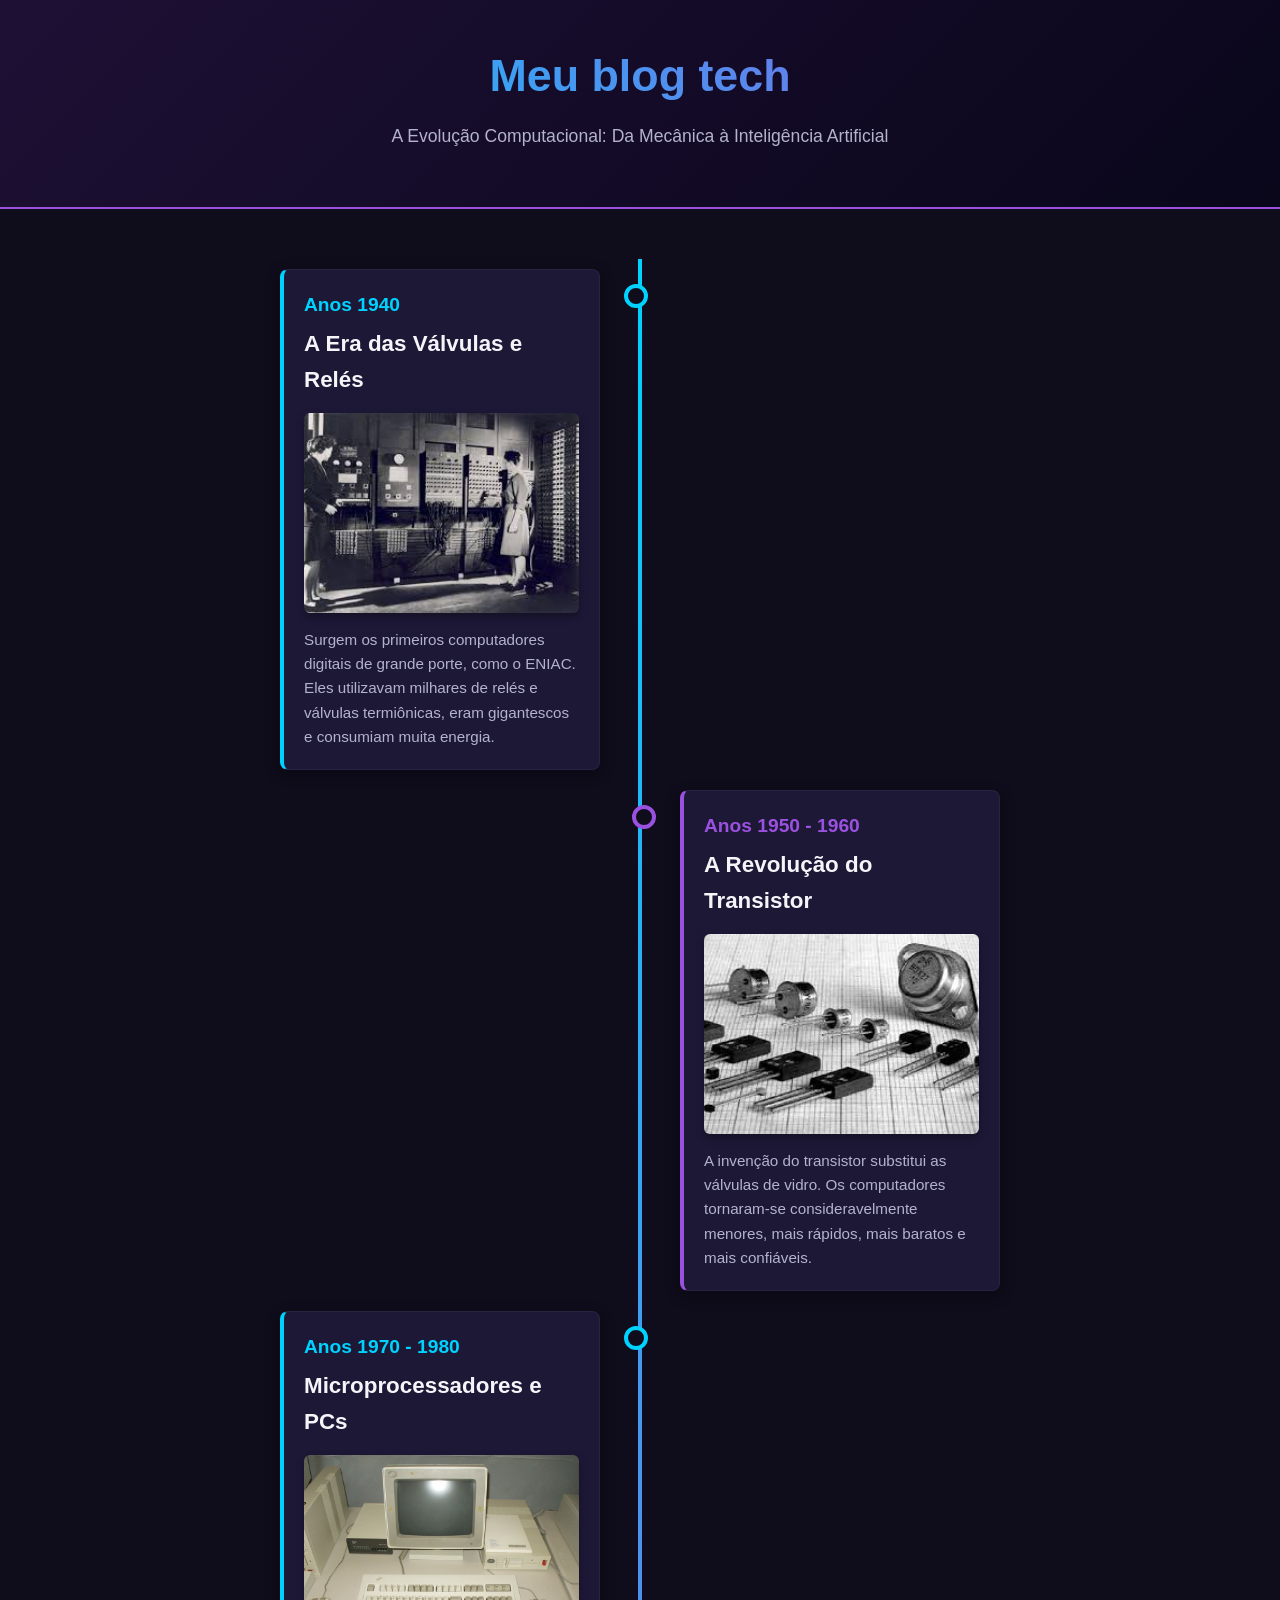
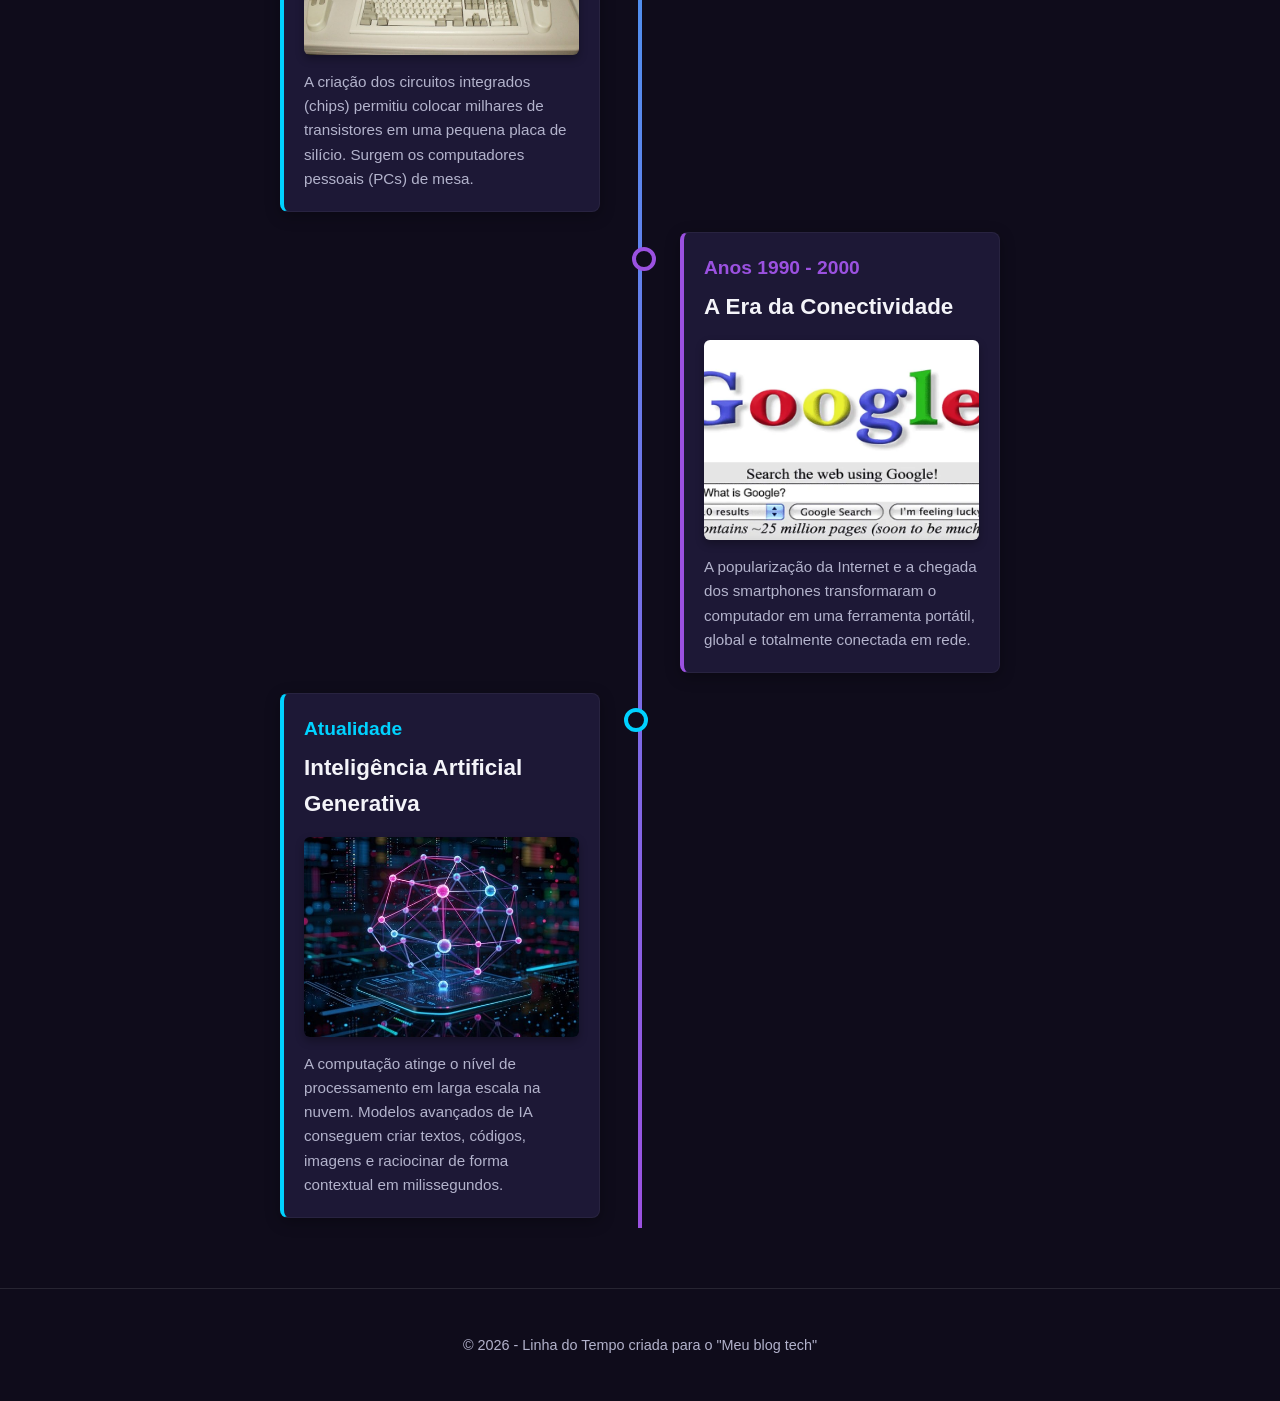
==== Pasta 1/index.html @ ff510295 "1" ====
<!DOCTYPE html>
<html lang="pt-BR">
<head>
    <meta charset="UTF-8">
    <meta name="viewport" content="width=device-width, initial-scale=1.0">
    <title>Linha do Tempo da Tecnologia - Meu blog tech</title>
    <style>
        :root {
            --bg-principal: #0f0c1b;
            --bg-card: #1d1836;
            --azul-neon: #00d2ff;
            --roxo-neon: #9b51e0;
            --texto-claro: #f4f4f9;
            --texto-mutado: #b3b3cc;
        }

        body {
            font-family: 'Segoe UI', Tahoma, Geneva, Verdana, sans-serif;
            background-color: var(--bg-principal);
            color: var(--texto-claro);
            margin: 0;
            padding: 0;
            line-height: 1.6;
        }

        /* Cabeçalho */
        header {
            background: linear-gradient(135deg, #1e1035 0%, #09061a 100%);
            border-bottom: 2px solid var(--roxo-neon);
            padding: 40px 20px;
            text-align: center;
        }

        header h1 {
            margin: 0;
            font-size: 2.8rem;
            background: linear-gradient(45deg, var(--azul-neon), var(--roxo-neon));
            -webkit-background-clip: text;
            -webkit-text-fill-color: transparent;
        }

        header p {
            color: var(--texto-mutado);
            font-size: 1.1rem;
            margin-top: 10px;
        }

        /* Container da Linha do Tempo */
        .timeline-container {
            max-width: 800px;
            margin: 50px auto;
            position: relative;
            padding: 0 20px;
        }

        /* Linha vertical central */
        .timeline-container::after {
            content: '';
            position: absolute;
            width: 4px;
            background: linear-gradient(to bottom, var(--azul-neon), var(--roxo-neon));
            top: 0;
            bottom: 0;
            left: 50%;
            margin-left: -2px;
        }

        /* Caixas dos Eventos */
        .timeline-item {
            padding: 10px 40px;
            position: relative;
            background-color: inherit;
            width: 50%;
            box-sizing: border-box;
        }

        .left {
            left: 0;
        }

        .right {
            left: 50%;
        }

        /* Círculos indicadores */
        .timeline-item::after {
            content: '';
            position: absolute;
            width: 16px;
            height: 16px;
            right: -8px;
            background-color: var(--bg-principal);
            border: 4px solid var(--azul-neon);
            top: 25px;
            border-radius: 50%;
            z-index: 1;
            transition: 0.3s;
        }

        .right::after {
            left: -8px;
            border-color: var(--roxo-neon);
        }

        /* Conteúdo dos Cards */
        .content {
            padding: 20px;
            background-color: var(--bg-card);
            position: relative;
            border-radius: 8px;
            border: 1px solid rgba(255, 255, 255, 0.05);
            box-shadow: 0 4px 15px rgba(0, 0, 0, 0.3);
            transition: transform 0.2s ease;
            box-sizing: border-box;
        }

        .content:hover {
            transform: scale(1.02);
        }

        .left .content {
            border-left: 4px solid var(--azul-neon);
        }

        .right .content {
            border-left: 4px solid var(--roxo-neon);
        }

        /* CORREÇÃO AQUI: Estilização Padrão das Imagens */
        .timeline-img {
            width: 100% !important;
            height: 200px !important;
            object-fit: cover;
            border-radius: 6px;
            margin: 15px 0;
            display: block;
            box-shadow: 0 4px 8px rgba(0,0,0,0.3);
            box-sizing: border-box;
        }

        .date {
            font-weight: bold;
            color: var(--azul-neon);
            font-size: 1.2rem;
            display: block;
            margin-bottom: 5px;
        }

        .right .date {
            color: var(--roxo-neon);
        }

        .content h2 {
            margin: 0 0 5px 0;
            font-size: 1.4rem;
        }

        .content p {
            margin: 0;
            color: var(--texto-mutado);
            font-size: 0.95rem;
        }

        /* Rodapé */
        footer {
            text-align: center;
            padding: 30px;
            color: var(--texto-mutado);
            font-size: 0.9rem;
            border-top: 1px solid rgba(255, 255, 255, 0.1);
            margin-top: 60px;
        }

        /* Responsividade para Celulares */
        @media screen and (max-width: 600px) {
            .timeline-container::after {
                left: 31px;
            }

            .timeline-item {
                width: 100%;
                padding-left: 70px;
                padding-right: 25px;
            }

            .timeline-item::after {
                left: 23px;
                right: auto;
            }

            .right {
                left: 0%;
            }
        }
    </style>
</head>
<body>

    <header>
        <h1>Meu blog tech</h1>
        <p>A Evolução Computacional: Da Mecânica à Inteligência Artificial</p>
    </header>

    <div class="timeline-container">

        <div class="timeline-item left">
            <div class="content">
                <span class="date">Anos 1940</span>
                <h2>A Era das Válvulas e Relés</h2>
                <img class="timeline-img" src="1-valvulas.jpg" alt="Válvulas e o computador ENIAC">
                <p>Surgem os primeiros computadores digitais de grande porte, como o ENIAC. Eles utilizavam milhares de relés e válvulas termiônicas, eram gigantescos e consumiam muita energia.</p>
            </div>
        </div>

        <div class="timeline-item right">
            <div class="content">
                <span class="date">Anos 1950 - 1960</span>
                <h2>A Revolução do Transistor</h2>
                <img class="timeline-img" src="2-transistores.jpg" alt="Transistores em circuitos">
                <p>A invenção do transistor substitui as válvulas de vidro. Os computadores tornaram-se consideravelmente menores, mais rápidos, mais baratos e mais confiáveis.</p>
            </div>
        </div>

        <div class="timeline-item left">
            <div class="content">
                <span class="date">Anos 1970 - 1980</span>
                <h2>Microprocessadores e PCs</h2>
                <img class="timeline-img" src="3-pcs.jpg" alt="Computador pessoal antigo">
                <p>A criação dos circuitos integrados (chips) permitiu colocar milhares de transistores em uma pequena placa de silício. Surgem os computadores pessoais (PCs) de mesa.</p>
            </div>
        </div>

        <div class="timeline-item right">
            <div class="content">
                <span class="date">Anos 1990 - 2000</span>
                <h2>A Era da Conectividade</h2>
                <img class="timeline-img" src="4-internet.jpg" alt="Antiga navegação na internet ou celulares antigos">
                <p>A popularização da Internet e a chegada dos smartphones transformaram o computador em uma ferramenta portátil, global e totalmente conectada em rede.</p>
            </div>
        </div>

        <div class="timeline-item left">
            <div class="content">
                <span class="date">Atualidade</span>
                <h2>Inteligência Artificial Generativa</h2>
                <img class="timeline-img" src="5-ia.jpg" alt="Conceito moderno de IA e redes neurais">
                <p>A computação atinge o nível de processamento em larga escala na nuvem. Modelos avançados de IA conseguem criar textos, códigos, imagens e raciocinar de forma contextual em milissegundos.</p>
            </div>
        </div>

    </div>

    <footer>
        <p>&copy; 2026 - Linha do Tempo criada para o "Meu blog tech"</p>
    </footer>

</body>
</html>
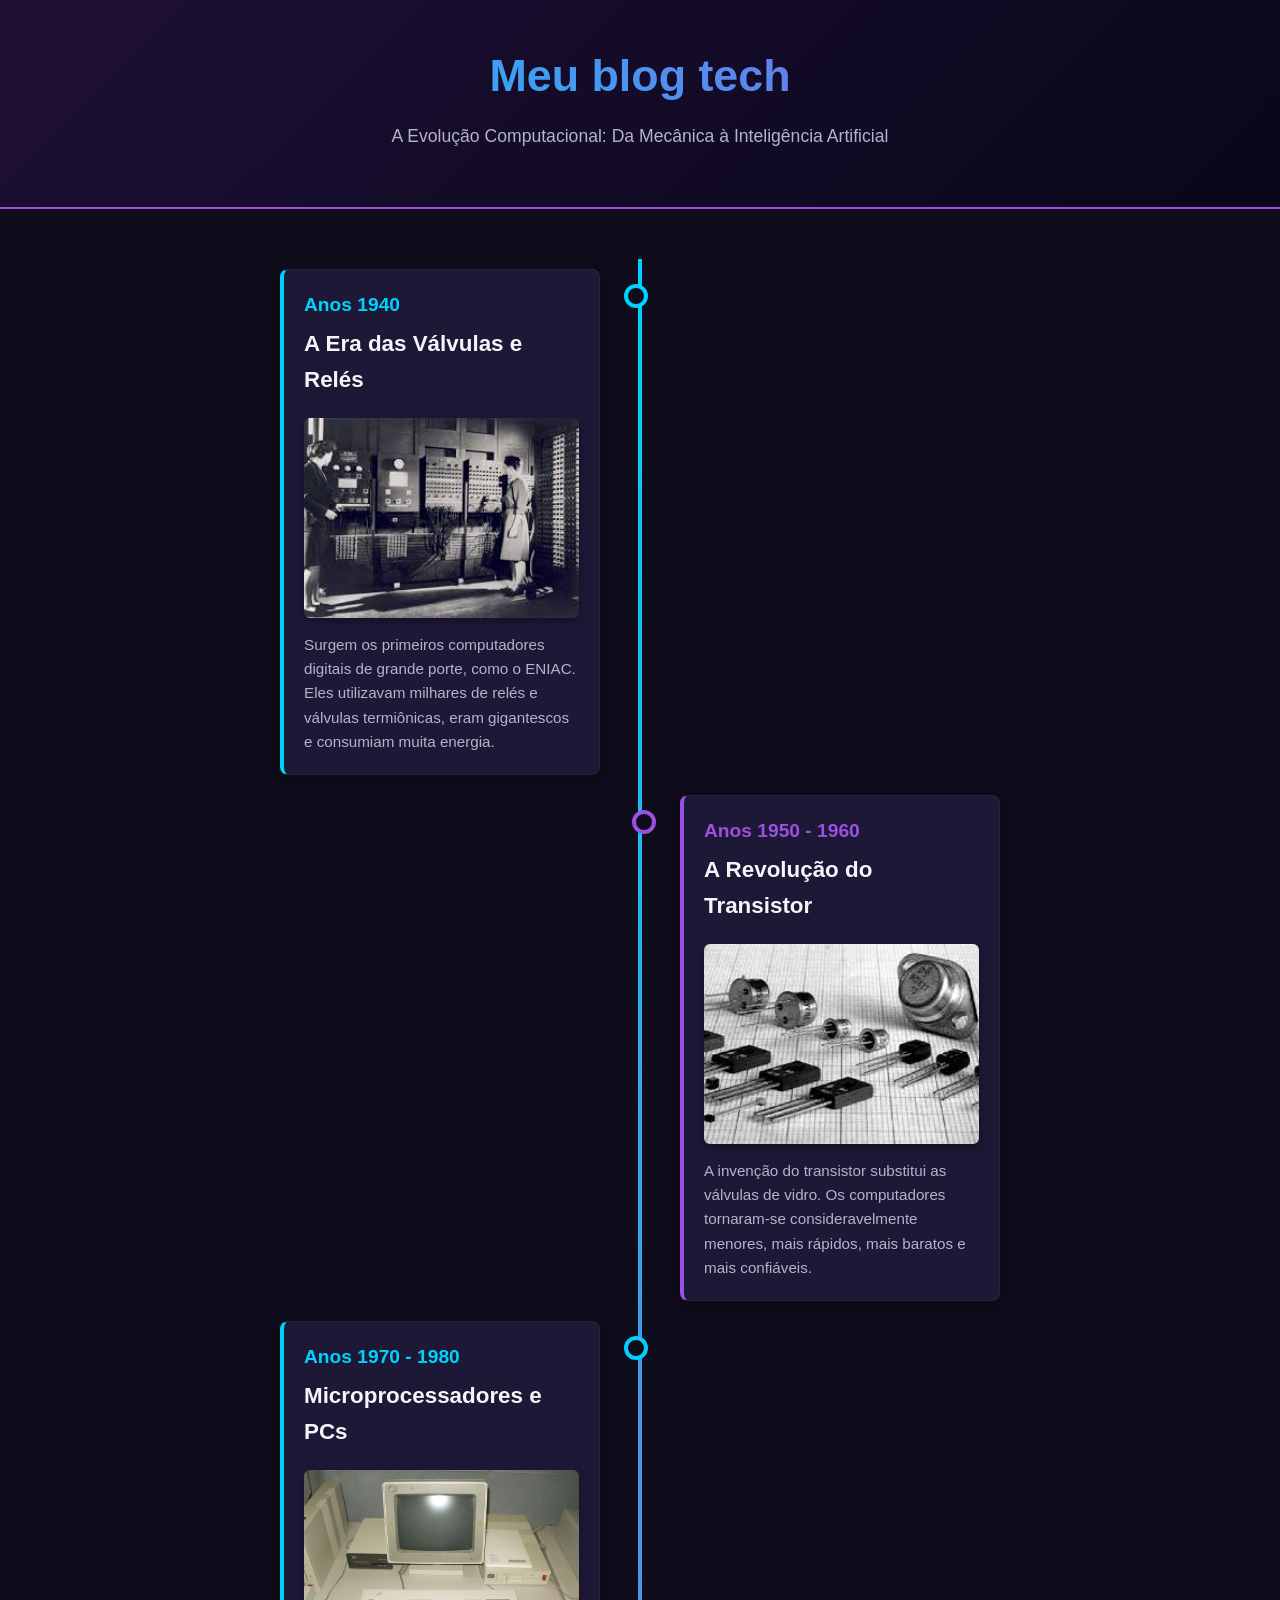
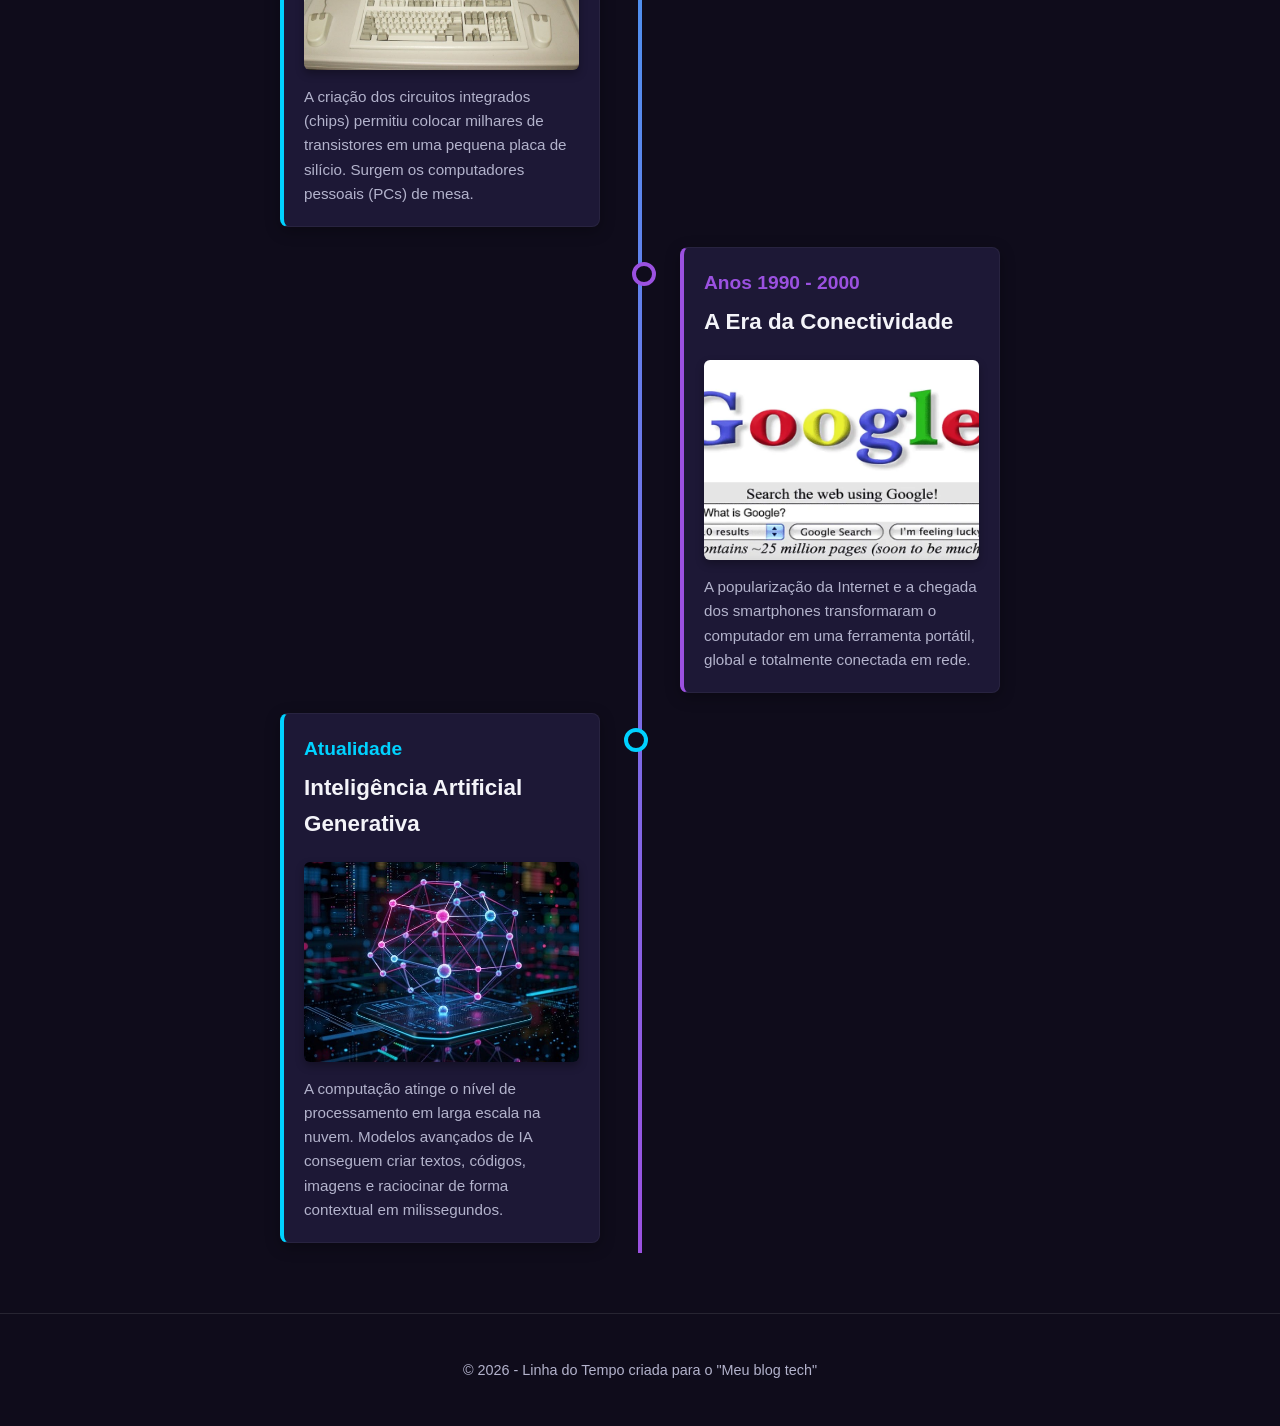
==== commit 2b129881: "2.0" ====
--- a/Pasta 1/index.html
+++ b/Pasta 1/index.html
@@ -102,7 +102,7 @@
             border-color: var(--roxo-neon);
         }
 
-        /* Conteúdo dos Cards */
+        /* Conteúdo dos Cards (Corrigido com Flexbox para evitar sobreposição) */
         .content {
             padding: 20px;
             background-color: var(--bg-card);
@@ -112,6 +112,10 @@
             box-shadow: 0 4px 15px rgba(0, 0, 0, 0.3);
             transition: transform 0.2s ease;
             box-sizing: border-box;
+            
+            /* Garante que os textos e imagens fiquem em fila vertical perfeita */
+            display: flex;
+            flex-direction: column;
         }
 
         .content:hover {
@@ -126,16 +130,17 @@
             border-left: 4px solid var(--roxo-neon);
         }
 
-        /* CORREÇÃO AQUI: Estilização Padrão das Imagens */
+        /* Imagens Padronizadas e Proporcionais */
         .timeline-img {
-            width: 100% !important;
-            height: 200px !important;
+            width: 100%;
+            height: 200px;
             object-fit: cover;
             border-radius: 6px;
             margin: 15px 0;
             display: block;
             box-shadow: 0 4px 8px rgba(0,0,0,0.3);
             box-sizing: border-box;
+            flex-shrink: 0; /* Impede que a imagem seja esmagada ou esticada */
         }
 
         .date {
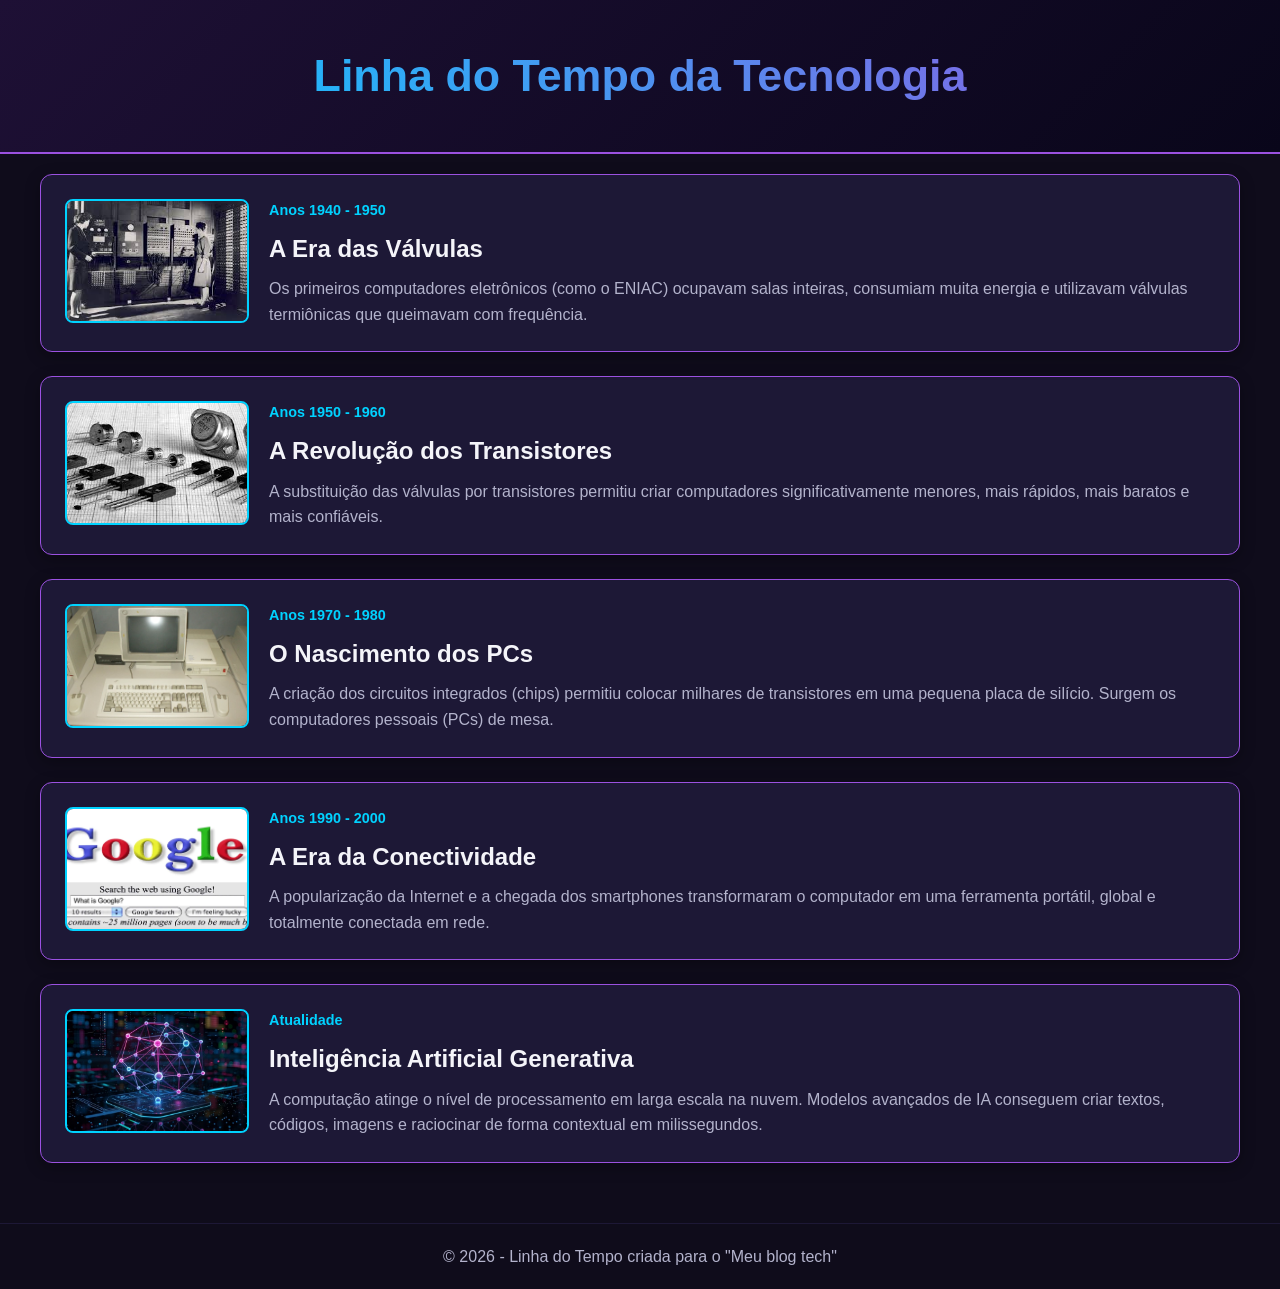
==== commit 9cb156a8: "10.1" ====
--- a/Pasta 1/index.html
+++ b/Pasta 1/index.html
@@ -4,260 +4,67 @@
     <meta charset="UTF-8">
     <meta name="viewport" content="width=device-width, initial-scale=1.0">
     <title>Linha do Tempo da Tecnologia - Meu blog tech</title>
-    <style>
-        :root {
-            --bg-principal: #0f0c1b;
-            --bg-card: #1d1836;
-            --azul-neon: #00d2ff;
-            --roxo-neon: #9b51e0;
-            --texto-claro: #f4f4f9;
-            --texto-mutado: #b3b3cc;
-        }
-
-        body {
-            font-family: 'Segoe UI', Tahoma, Geneva, Verdana, sans-serif;
-            background-color: var(--bg-principal);
-            color: var(--texto-claro);
-            margin: 0;
-            padding: 0;
-            line-height: 1.6;
-        }
-
-        /* Cabeçalho */
-        header {
-            background: linear-gradient(135deg, #1e1035 0%, #09061a 100%);
-            border-bottom: 2px solid var(--roxo-neon);
-            padding: 40px 20px;
-            text-align: center;
-        }
-
-        header h1 {
-            margin: 0;
-            font-size: 2.8rem;
-            background: linear-gradient(45deg, var(--azul-neon), var(--roxo-neon));
-            -webkit-background-clip: text;
-            -webkit-text-fill-color: transparent;
-        }
-
-        header p {
-            color: var(--texto-mutado);
-            font-size: 1.1rem;
-            margin-top: 10px;
-        }
-
-        /* Container da Linha do Tempo */
-        .timeline-container {
-            max-width: 800px;
-            margin: 50px auto;
-            position: relative;
-            padding: 0 20px;
-        }
-
-        /* Linha vertical central */
-        .timeline-container::after {
-            content: '';
-            position: absolute;
-            width: 4px;
-            background: linear-gradient(to bottom, var(--azul-neon), var(--roxo-neon));
-            top: 0;
-            bottom: 0;
-            left: 50%;
-            margin-left: -2px;
-        }
-
-        /* Caixas dos Eventos */
-        .timeline-item {
-            padding: 10px 40px;
-            position: relative;
-            background-color: inherit;
-            width: 50%;
-            box-sizing: border-box;
-        }
-
-        .left {
-            left: 0;
-        }
-
-        .right {
-            left: 50%;
-        }
-
-        /* Círculos indicadores */
-        .timeline-item::after {
-            content: '';
-            position: absolute;
-            width: 16px;
-            height: 16px;
-            right: -8px;
-            background-color: var(--bg-principal);
-            border: 4px solid var(--azul-neon);
-            top: 25px;
-            border-radius: 50%;
-            z-index: 1;
-            transition: 0.3s;
-        }
-
-        .right::after {
-            left: -8px;
-            border-color: var(--roxo-neon);
-        }
-
-        /* Conteúdo dos Cards (Corrigido com Flexbox para evitar sobreposição) */
-        .content {
-            padding: 20px;
-            background-color: var(--bg-card);
-            position: relative;
-            border-radius: 8px;
-            border: 1px solid rgba(255, 255, 255, 0.05);
-            box-shadow: 0 4px 15px rgba(0, 0, 0, 0.3);
-            transition: transform 0.2s ease;
-            box-sizing: border-box;
-            
-            /* Garante que os textos e imagens fiquem em fila vertical perfeita */
-            display: flex;
-            flex-direction: column;
-        }
-
-        .content:hover {
-            transform: scale(1.02);
-        }
-
-        .left .content {
-            border-left: 4px solid var(--azul-neon);
-        }
-
-        .right .content {
-            border-left: 4px solid var(--roxo-neon);
-        }
-
-        /* Imagens Padronizadas e Proporcionais */
-        .timeline-img {
-            width: 100%;
-            height: 200px;
-            object-fit: cover;
-            border-radius: 6px;
-            margin: 15px 0;
-            display: block;
-            box-shadow: 0 4px 8px rgba(0,0,0,0.3);
-            box-sizing: border-box;
-            flex-shrink: 0; /* Impede que a imagem seja esmagada ou esticada */
-        }
-
-        .date {
-            font-weight: bold;
-            color: var(--azul-neon);
-            font-size: 1.2rem;
-            display: block;
-            margin-bottom: 5px;
-        }
-
-        .right .date {
-            color: var(--roxo-neon);
-        }
-
-        .content h2 {
-            margin: 0 0 5px 0;
-            font-size: 1.4rem;
-        }
-
-        .content p {
-            margin: 0;
-            color: var(--texto-mutado);
-            font-size: 0.95rem;
-        }
-
-        /* Rodapé */
-        footer {
-            text-align: center;
-            padding: 30px;
-            color: var(--texto-mutado);
-            font-size: 0.9rem;
-            border-top: 1px solid rgba(255, 255, 255, 0.1);
-            margin-top: 60px;
-        }
-
-        /* Responsividade para Celulares */
-        @media screen and (max-width: 600px) {
-            .timeline-container::after {
-                left: 31px;
-            }
-
-            .timeline-item {
-                width: 100%;
-                padding-left: 70px;
-                padding-right: 25px;
-            }
-
-            .timeline-item::after {
-                left: 23px;
-                right: auto;
-            }
-
-            .right {
-                left: 0%;
-            }
-        }
-    </style>
+    <link rel="stylesheet" href="style.css">
 </head>
 <body>
 
     <header>
-        <h1>Meu blog tech</h1>
-        <p>A Evolução Computacional: Da Mecânica à Inteligência Artificial</p>
+        <h1>Linha do Tempo da Tecnologia</h1>
     </header>
 
-    <div class="timeline-container">
+    <main class="timeline">
 
-        <div class="timeline-item left">
-            <div class="content">
-                <span class="date">Anos 1940</span>
-                <h2>A Era das Válvulas e Relés</h2>
-                <img class="timeline-img" src="1-valvulas.jpg" alt="Válvulas e o computador ENIAC">
-                <p>Surgem os primeiros computadores digitais de grande porte, como o ENIAC. Eles utilizavam milhares de relés e válvulas termiônicas, eram gigantescos e consumiam muita energia.</p>
+        <article class="card">
+            <img class="card-img" src="1-valvulas.jpg" alt="Válvulas termiônicas e ENIAC">
+            <div class="card-info">
+                <span class="date">Anos 1940 - 1950</span>
+                <h2>A Era das Válvulas</h2>
+                <p>Os primeiros computadores eletrônicos (como o ENIAC) ocupavam salas inteiras, consumiam muita energia e utilizavam válvulas termiônicas que queimavam com frequência.</p>
             </div>
-        </div>
+        </article>
 
-        <div class="timeline-item right">
-            <div class="content">
+        <article class="card">
+            <img class="card-img" src="2-transistores.jpg" alt="Transistores e circuitos integrados antigos">
+            <div class="card-info">
                 <span class="date">Anos 1950 - 1960</span>
-                <h2>A Revolução do Transistor</h2>
-                <img class="timeline-img" src="2-transistores.jpg" alt="Transistores em circuitos">
-                <p>A invenção do transistor substitui as válvulas de vidro. Os computadores tornaram-se consideravelmente menores, mais rápidos, mais baratos e mais confiáveis.</p>
+                <h2>A Revolução dos Transistores</h2>
+                <p>A substituição das válvulas por transistores permitiu criar computadores significativamente menores, mais rápidos, mais baratos e mais confiáveis.</p>
             </div>
-        </div>
+        </article>
 
-        <div class="timeline-item left">
-            <div class="content">
+        <article class="card">
+            <img class="card-img" src="3-pcs.jpg" alt="Computador pessoal antigo">
+            <div class="card-info">
                 <span class="date">Anos 1970 - 1980</span>
-                <h2>Microprocessadores e PCs</h2>
-                <img class="timeline-img" src="3-pcs.jpg" alt="Computador pessoal antigo">
+                <h2>O Nascimento dos PCs</h2>
                 <p>A criação dos circuitos integrados (chips) permitiu colocar milhares de transistores em uma pequena placa de silício. Surgem os computadores pessoais (PCs) de mesa.</p>
             </div>
-        </div>
+        </article>
 
-        <div class="timeline-item right">
-            <div class="content">
+        <article class="card">
+            <img class="card-img" src="4-internet.jpg" alt="Antiga navegação na internet ou celulares antigos">
+            <div class="card-info">
                 <span class="date">Anos 1990 - 2000</span>
                 <h2>A Era da Conectividade</h2>
-                <img class="timeline-img" src="4-internet.jpg" alt="Antiga navegação na internet ou celulares antigos">
                 <p>A popularização da Internet e a chegada dos smartphones transformaram o computador em uma ferramenta portátil, global e totalmente conectada em rede.</p>
             </div>
-        </div>
+        </article>
 
-        <div class="timeline-item left">
-            <div class="content">
+        <article class="card">
+            <img class="card-img" src="5-ia.jpg" alt="Conceito moderno de IA e redes neurais">
+            <div class="card-info">
                 <span class="date">Atualidade</span>
                 <h2>Inteligência Artificial Generativa</h2>
-                <img class="timeline-img" src="5-ia.jpg" alt="Conceito moderno de IA e redes neurais">
                 <p>A computação atinge o nível de processamento em larga escala na nuvem. Modelos avançados de IA conseguem criar textos, códigos, imagens e raciocinar de forma contextual em milissegundos.</p>
             </div>
-        </div>
+        </article>
 
-    </div>
+    </main>
 
     <footer>
         <p>&copy; 2026 - Linha do Tempo criada para o "Meu blog tech"</p>
     </footer>
 
+    <script src="script.js"></script>
 </body>
 </html>
--- a/Pasta 1/style.css
+++ b/Pasta 1/style.css
@@ -0,0 +1,118 @@
+:root {
+    --bg-principal: #0f0c1b;
+    --bg-card: #1d1836;
+    --azul-neon: #00d2ff;
+    --roxo-neon: #9b51e0;
+    --texto-claro: #f4f4f9;
+    --texto-mutado: #b3b3cc;
+}
+
+body {
+    font-family: 'Segoe UI', Tahoma, Geneva, Verdana, sans-serif;
+    background-color: var(--bg-principal);
+    color: var(--texto-claro);
+    margin: 0;
+    padding: 0;
+    line-height: 1.6;
+    max-width: 100vw;
+}
+
+/* Cabeçalho */
+header {
+    background: linear-gradient(135deg, #1e1035 0%, #09061a 100%);
+    border-bottom: 2px solid var(--roxo-neon);
+    padding: 40px 20px;
+    text-align: center;
+}
+
+header h1 {
+    margin: 0;
+    font-size: 2.8rem;
+    background: linear-gradient(45deg, var(--azul-neon), var(--roxo-neon));
+    -webkit-background-clip: text;
+    -webkit-text-fill-color: transparent;
+}
+
+/* Container Principal (Mãe dos artigos) */
+main, .timeline {
+    display: flex;
+    flex-direction: column;
+    gap: 24px;
+    padding: 20px;
+    max-width: 1200px;
+    margin: 0 auto;
+}
+
+/* --- REQUISITOS DO DESAFIO NO ARTICLE --- */
+article {
+    display: flex;
+    flex-direction: row; /* 1. Exibe conteúdo (imagem, título e texto) em linha */
+    flex: 1 1 100%;       /* 2. Ocupa 100% da largura da página */
+    width: 100%;
+    align-items: center;
+    justify-content: flex-start;
+    gap: 20px;
+    background-color: var(--bg-card);
+    border: 1px solid var(--roxo-neon);
+    border-radius: 12px;
+    padding: 24px;
+    box-shadow: 0 4px 15px rgba(0, 0, 0, 0.3);
+    box-sizing: border-box;
+}
+
+/* Elemento interno com align-self */
+.card-img {
+    width: 180px;
+    height: 120px;
+    object-fit: cover;
+    border-radius: 8px;
+    border: 2px solid var(--azul-neon);
+    flex-shrink: 0;
+    
+    /* 3. Propriedade align-self para quebrar o alinhamento central */
+    align-self: flex-start; 
+}
+
+.card-info {
+    display: flex;
+    flex-direction: column;
+    gap: 8px;
+    text-align: left;
+}
+
+.date {
+    color: var(--azul-neon);
+    font-size: 0.9rem;
+    font-weight: bold;
+}
+
+h2 {
+    margin: 0;
+    color: var(--texto-claro);
+    font-size: 1.5rem;
+}
+
+p {
+    margin: 0;
+    color: var(--texto-mutado);
+}
+
+footer {
+    text-align: center;
+    padding: 20px;
+    color: var(--texto-mutado);
+    border-top: 1px solid var(--bg-card);
+    margin-top: 40px;
+}
+
+/* Ajuste Responsivo para Celulares */
+@media (max-width: 768px) {
+    article {
+        flex-direction: column;
+    }
+    .card-img {
+        align-self: center;
+        width: 100%;
+        height: auto;
+    }
+}
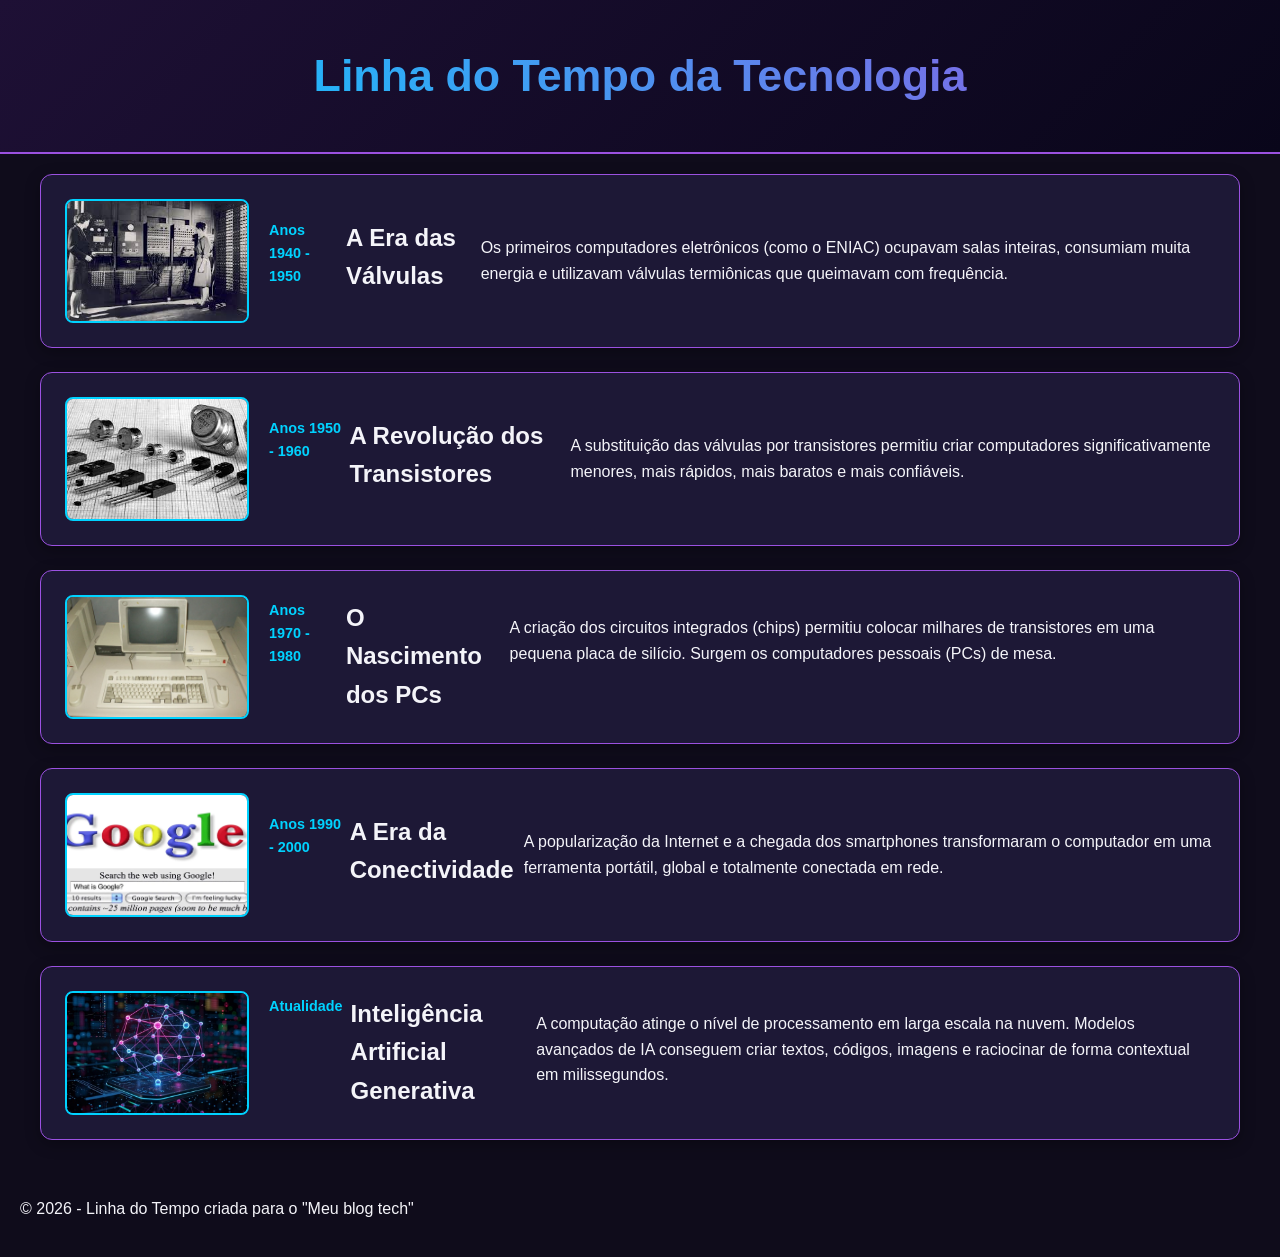
==== commit 7ddfcf43: "Update index.html" ====
--- a/Pasta 1/index.html
+++ b/Pasta 1/index.html
@@ -67,4 +67,5 @@
 
     <script src="script.js"></script>
 </body>
-</html>+</html>
+
--- a/Pasta 1/style.css
+++ b/Pasta 1/style.css
@@ -75,7 +75,24 @@
 
 .card-info {
     display: flex;
-    flex-direction: column;
+    flex-direction:// Aguarda o carregamento do DOM antes de executar
+document.addEventListener('DOMContentLoaded', () => {
+    const articles = document.querySelectorAll('article');
+
+    articles.forEach(article => {
+        // Efeito visual ao passar o mouse sobre o card
+        article.addEventListener('mouseenter', () => {
+            article.style.transform = 'scale(1.01)';
+            article.style.transition = 'transform 0.2s ease-in-out';
+        });
+
+        article.addEventListener('mouseleave', () => {
+            article.style.transform = 'scale(1)';
+        });
+    });
+
+    console.log('Blog Tech carregado e pronto!');
+}); column;
     gap: 8px;
     text-align: left;
 }
@@ -90,7 +107,24 @@
     margin: 0;
     color: var(--texto-claro);
     font-size: 1.5rem;
-}
+}// Aguarda o carregamento do DOM antes de executar
+document.addEventListener('DOMContentLoaded', () => {
+    const articles = document.querySelectorAll('article');
+
+    articles.forEach(article => {
+        // Efeito visual ao passar o mouse sobre o card
+        article.addEventListener('mouseenter', () => {
+            article.style.transform = 'scale(1.01)';
+            article.style.transition = 'transform 0.2s ease-in-out';
+        });
+
+        article.addEventListener('mouseleave', () => {
+            article.style.transform = 'scale(1)';
+        });
+    });
+
+    console.log('Blog Tech carregado e pronto!');
+});
 
 p {
     margin: 0;
@@ -98,21 +132,1297 @@
 }
 
 footer {
-    text-align: center;
-    padding: 20px;
-    color: var(--texto-mutado);
+    text-align: cente// Aguarda o carregamento do DOM antes de executar
+document.addEventListener('DOMContentLoaded', () => {
+    const articles = document.querySelectorAll('article');
+
+    articles.forEach(article => {
+        // Efeito visual ao passar o mouse sobre o card
+        article.addEventListener('mouseenter', () => {
+            article.style.transform = 'scale(1.01)';
+            article.style.transition = 'transform 0.2s ease-in-out';
+        });
+
+        article.addEventListener('mouseleave', () => {
+            article.style.transform = 'scale(1)';
+        });
+    });
+
+    console.log('Blog Tech carregado e pronto!');
+});// Aguarda o carregamento do DOM antes de executar
+document.addEventListener('DOMContentLoaded', () => {
+    const articles = document.querySelectorAll('article');
+
+    articles.forEach(article => {
+        // Efeito visual ao passar o mouse sobre o card
+        article.addEventListener('mouseenter', () => {
+            article.style.transform = 'scale(1.01)';
+            article.style.transition = 'transform 0.2s ease-in-out';
+        });
+
+        article.addEventListener('mouseleave', () => {
+            article.style.transform = 'scale(1)';
+        });
+    });
+
+    console.log('Blog Tech carregado e pronto!');
+});// Aguarda o carregamento do DOM antes de executar
+document.addEventListener('DOMContentLoaded', () => {
+    const articles = document.querySelectorAll('article');
+
+    articles.forEach(article => {
+        // Efeito visual ao passar o mouse sobre o card
+        article.addEventListener('mouseenter', () => {
+            article.style.transform = 'scale(1.01)';
+            article.style.transition = 'transform 0.2s ease-in-out';
+        });
+
+        article.addEventListener('mouseleave', () => {
+            article.style.transform = 'scale(1)';
+        });
+    });
+
+    console.log('Blog Tech carregado e pronto!');
+});r;
+    padding: 20px;// Aguarda o carregamento do DOM antes de executar
+document.addEventListener('DOMContentLoaded', () => {
+    const articles = document.querySelectorAll('article');
+
+    articles.forEach(article => {
+        // Efeito visual ao passar o mouse sobre o card
+        article.addEventListener('mouseenter', () => {
+            article.style.transform = 'scale(1.01)';
+            article.style.transition = 'transform 0.2s ease-in-out';
+        });
+
+        article.addEventListener('mouseleave', () => {
+            article.style.transform = 'scale(1)';
+        });
+    });
+
+    console.log('Blog Tech carregado e pronto!');
+});// Aguarda o carregamento do DOM antes de executar
+document.addEventListener('DOMContentLoaded', () => {
+    const articles = document.querySelectorAll('article');
+
+    articles.forEach(article => {
+        // Efeito visual ao passar o mouse sobre o card
+        article.addEventListener('mouseenter', () => {
+            article.style.transform = 'scale(1.01)';
+            article.style.transition = 'transform 0.2s ease-in-out';
+        });
+
+        article.addEventListener('mouseleave', () => {
+            article.style.transform = 'scale(1)';
+        });
+    });
+
+    console.log('Blog Tech carregado e pronto!');
+});// Aguarda o carregamento do DOM antes de executar
+document.addEventListener('DOMContentLoaded', () => {
+    const articles = document.querySelectorAll('article');
+
+    articles.forEach(article => {
+        // Efeito visual ao passar o mouse sobre o card
+        article.addEventListener('mouseenter', () => {
+            article.style.transform = 'scale(1.01)';
+            article.style.transition = 'transform 0.2s ease-in-out';
+        });
+
+        article.addEventListener('mouseleave', () => {
+            article.style.transform = 'scale(1)';
+        });
+    });
+
+    console.log('Blog Tech carregado e pronto!');
+});// Aguarda o carregamento do DOM antes de executar
+document.addEventListener('DOMContentLoaded', () => {
+    const articles = document.querySelectorAll('article');
+
+    articles.forEach(article => {
+        // Efeito visual ao passar o mouse sobre o card
+        article.addEventListener('mouseenter', () => {
+            article.style.transform = 'scale(1.01)';
+            article.style.transition = 'transform 0.2s ease-in-out';
+        });
+
+        article.addEventListener('mouseleave', () => {
+            article.style.transform = 'scale(1)';
+        });
+    });
+
+    console.log('Blog Tech carregado e pronto!');
+});// Aguarda o carregamento do DOM antes de executar
+document.addEventListener('DOMContentLoaded', () => {
+    const articles = document.querySelectorAll('article');
+
+    articles.forEach(article => {
+        // Efeito visual ao passar o mouse sobre o card
+        article.addEventListener('mouseenter', () => {
+            article.style.transform = 'scale(1.01)';
+            article.style.transition = 'transform 0.2s ease-in-out';
+        });
+
+        article.addEventListener('mouseleave', () => {
+            article.style.transform = 'scale(1)';
+        });
+    });
+
+    console.log('Blog Tech carregado e pronto!');
+});// Aguarda o carregamento do DOM antes de executar
+document.addEventListener('DOMContentLoaded', () => {
+    const articles = document.querySelectorAll('article');
+
+    articles.forEach(article => {
+        // Efeito visual ao passar o mouse sobre o card
+        article.addEventListener('mouseenter', () => {
+            article.style.transform = 'scale(1.01)';
+            article.style.transition = 'transform 0.2s ease-in-out';
+        });
+
+        article.addEventListener('mouseleave', () => {
+            article.style.transform = 'scale(1)';
+        });
+    });
+
+    console.log('Blog Tech carregado e pronto!');
+});// Aguarda o carregamento do DOM antes de executar
+document.addEventListener('DOMContentLoaded', () => {
+    const articles = document.querySelectorAll('article');
+
+    articles.forEach(article => {
+        // Efeito visual ao passar o mouse sobre o card
+        article.addEventListener('mouseenter', () => {
+            article.style.transform = 'scale(1.01)';
+            article.style.transition = 'transform 0.2s ease-in-out';
+        });
+
+        article.addEventListener('mouseleave', () => {
+            article.style.transform = 'scale(1)';
+        });
+    });
+
+    console.log('Blog Tech carregado e pronto!');
+});// Aguarda o carregamento do DOM antes de executar
+document.addEventListener('DOMContentLoaded', () => {
+    const articles = document.querySelectorAll('article');
+
+    articles.forEach(article => {
+        // Efeito visual ao passar o mouse sobre o card
+        article.addEventListener('mouseenter', () => {
+            article.style.transform = 'scale(1.01)';
+            article.style.transition = 'transform 0.2s ease-in-out';
+        });
+
+        article.addEventListener('mouseleave', () => {
+            article.style.transform = 'scale(1)';
+        });
+    });
+
+    console.log('Blog Tech carregado e pronto!');
+});// Aguarda o carregamento do DOM antes de executar
+document.addEventListener('DOMContentLoaded', () => {
+    const articles = document.querySelectorAll('article');
+
+    articles.forEach(article => {
+        // Efeito visual ao passar o mouse sobre o card
+        article.addEventListener('mouseenter', () => {
+            article.style.transform = 'scale(1.01)';
+            article.style.transition = 'transform 0.2s ease-in-out';
+        });
+
+        article.addEventListener('mouseleave', () => {
+            article.style.transform = 'scale(1)';
+        });
+    });
+
+    console.log('Blog Tech carregado e pronto!');
+});// Aguarda o carregamento do DOM antes de executar
+document.addEventListener('DOMContentLoaded', () => {
+    const articles = document.querySelectorAll('article');
+
+    articles.forEach(article => {
+        // Efeito visual ao passar o mouse sobre o card
+        article.addEventListener('mouseenter', () => {
+            article.style.transform = 'scale(1.01)';
+            article.style.transition = 'transform 0.2s ease-in-out';
+        });
+
+        article.addEventListener('mouseleave', () => {
+            article.style.transform = 'scale(1)';
+        });
+    });
+
+    console.log('Blog Tech carregado e pronto!');
+});// Aguarda o carregamento do DOM antes de executar
+document.addEventListener('DOMContentLoaded', () => {
+    const articles = document.querySelectorAll('article');
+
+    articles.forEach(article => {
+        // Efeito visual ao passar o mouse sobre o card
+        article.addEventListener('mouseenter', () => {
+            article.style.transform = 'scale(1.01)';
+            article.style.transition = 'transform 0.2s ease-in-out';
+        });
+
+        article.addEventListener('mouseleave', () => {
+            article.style.transform = 'scale(1)';
+        });
+    });
+
+    console.log('Blog Tech carregado e pronto!');
+});// Aguarda o carregamento do DOM antes de executar
+document.addEventListener('DOMContentLoaded', () => {
+    const articles = document.querySelectorAll('article');
+
+    articles.forEach(article => {
+        // Efeito visual ao passar o mouse sobre o card
+        article.addEventListener('mouseenter', () => {
+            article.style.transform = 'scale(1.01)';
+            article.style.transition = 'transform 0.2s ease-in-out';
+        });
+
+        article.addEventListener('mouseleave', () => {
+            article.style.transform = 'scale(1)';
+        });
+    });
+
+    console.log('Blog Tech carregado e pronto!');
+});// Aguarda o carregamento do DOM antes de executar
+document.addEventListener('DOMContentLoaded', () => {
+    const articles = document.querySelectorAll('article');
+
+    articles.forEach(article => {
+        // Efeito visual ao passar o mouse sobre o card
+        article.addEventListener('mouseenter', () => {
+            article.style.transform = 'scale(1.01)';
+            article.style.transition = 'transform 0.2s ease-in-out';
+        });
+
+        article.addEventListener('mouseleave', () => {
+            article.style.transform = 'scale(1)';
+        });
+    });
+
+    console.log('Blog Tech carregado e pronto!');
+});// Aguarda o carregamento do DOM antes de executar
+document.addEventListener('DOMContentLoaded', () => {
+    const articles = document.querySelectorAll('article');
+
+    articles.forEach(article => {
+        // Efeito visual ao passar o mouse sobre o card
+        article.addEventListener('mouseenter', () => {
+            article.style.transform = 'scale(1.01)';
+            article.style.transition = 'transform 0.2s ease-in-out';
+        });
+
+        article.addEventListener('mouseleave', () => {
+            article.style.transform = 'scale(1)';
+        });
+    });
+
+    console.log('Blog Tech carregado e pronto!');
+});
+    color: var(--text// Aguarda o carregamento do DOM antes de executar
+document.addEventListener('DOMContentLoaded', () => {
+    const articles = document.querySelectorAll('article');
+
+    articles.forEach(article => {
+        // Efeito visual ao passar o mouse sobre o card
+        article.addEventListener('mouseenter', () => {
+            article.style.transform = 'scale(1.01)';
+            article.style.transition = 'transform 0.2s ease-in-out';
+        });
+
+        article.addEventListener('mouseleave', () => {
+            article.style.transform = 'scale(1)';
+        });
+    });
+
+    console.log('Blog Tech carregado e pronto!');
+});// Aguarda o carregamento do DOM antes de executar
+document.addEventListener('DOMContentLoaded', () => {
+    const articles = document.querySelectorAll('article');
+
+    articles.forEach(article => {
+        // Efeito visual ao passar o mouse sobre o card
+        article.addEventListener('mouseenter', () => {
+            article.style.transform = 'scale(1.01)';
+            article.style.transition = 'transform 0.2s ease-in-out';
+        });
+
+        article.addEventListener('mouseleave', () => {
+            article.style.transform = 'scale(1)';
+        });
+    });
+
+    console.log('Blog Tech carregado e pronto!');
+});// Aguarda o carregamento do DOM antes de executar
+document.addEventListener('DOMContentLoaded', () => {
+    const articles = document.querySelectorAll('article');
+
+    articles.forEach(article => {
+        // Efeito visual ao passar o mouse sobre o card
+        article.addEventListener('mouseenter', () => {
+            article.style.transform = 'scale(1.01)';
+            article.style.transition = 'transform 0.2s ease-in-out';
+        });
+
+        article.addEventListener('mouseleave', () => {
+            article.style.transform = 'scale(1)';
+        });
+    });
+
+    console.log('Blog Tech carregado e pronto!');
+});o-mutado);// Aguarda o carregamento do DOM antes de executar
+document.addEventListener('DOMContentLoaded', () => {
+    const articles = document.querySelectorAll('article');
+
+    articles.forEach(article => {
+        // Efeito visual ao passar o mouse sobre o card
+        article.addEventListener('mouseenter', () => {
+            article.style.transform = 'scale(1.01)';
+            article.style.transition = 'transform 0.2s ease-in-out';
+        });
+
+        article.addEventListener('mouseleave', () => {
+            article.style.transform = 'scale(1)';
+        });
+    });
+
+    console.log('Blog Tech carregado e pronto!');
+});// Aguarda o carregamento do DOM antes de executar
+document.addEventListener('DOMContentLoaded', () => {
+    const articles = document.querySelectorAll('article');
+
+    articles.forEach(article => {
+        // Efeito visual ao passar o mouse sobre o card
+        article.addEventListener('mouseenter', () => {
+            article.style.transform = 'scale(1.01)';
+            article.style.transition = 'transform 0.2s ease-in-out';
+        });
+
+        article.addEventListener('mouseleave', () => {
+            article.style.transform = 'scale(1)';
+        });
+    });
+
+    console.log('Blog Tech carregado e pronto!');
+});// Aguarda o carregamento do DOM antes de executar
+document.addEventListener('DOMContentLoaded', () => {
+    const articles = document.querySelectorAll('article');
+
+    articles.forEach(article => {
+        // Efeito visual ao passar o mouse sobre o card
+        article.addEventListener('mouseenter', () => {
+            article.style.transform = 'scale(1.01)';
+            article.style.transition = 'transform 0.2s ease-in-out';
+        });
+
+        article.addEventListener('mouseleave', () => {
+            article.style.transform = 'scale(1)';
+        });
+    });
+
+    console.log('Blog Tech carregado e pronto!');
+});// Aguarda o carregamento do DOM antes de executar
+document.addEventListener('DOMContentLoaded', () => {
+    const articles = document.querySelectorAll('article');
+
+    articles.forEach(article => {
+        // Efeito visual ao passar o mouse sobre o card
+        article.addEventListener('mouseenter', () => {
+            article.style.transform = 'scale(1.01)';
+            article.style.transition = 'transform 0.2s ease-in-out';
+        });
+
+        article.addEventListener('mouseleave', () => {
+            article.style.transform = 'scale(1)';
+        });
+    });
+
+    console.log('Blog Tech carregado e pronto!');
+});// Aguarda o carregamento do DOM antes de executar
+document.addEventListener('DOMContentLoaded', () => {
+    const articles = document.querySelectorAll('article');
+
+    articles.forEach(article => {
+        // Efeito visual ao passar o mouse sobre o card
+        article.addEventListener('mouseenter', () => {
+            article.style.transform = 'scale(1.01)';
+            article.style.transition = 'transform 0.2s ease-in-out';
+        });
+
+        article.addEventListener('mouseleave', () => {
+            article.style.transform = 'scale(1)';
+        });
+    });
+
+    console.log('Blog Tech carregado e pronto!');
+});// Aguarda o carregamento do DOM antes de executar
+document.addEventListener('DOMContentLoaded', () => {
+    const articles = document.querySelectorAll('article');
+
+    articles.forEach(article => {
+        // Efeito visual ao passar o mouse sobre o card
+        article.addEventListener('mouseenter', () => {
+            article.style.transform = 'scale(1.01)';
+            article.style.transition = 'transform 0.2s ease-in-out';
+        });
+
+        article.addEventListener('mouseleave', () => {
+            article.style.transform = 'scale(1)';
+        });
+    });
+
+    console.log('Blog Tech carregado e pronto!');
+});// Aguarda o carregamento do DOM antes de executar
+document.addEventListener('DOMContentLoaded', () => {
+    const articles = document.querySelectorAll('article');
+
+    articles.forEach(article => {
+        // Efeito visual ao passar o mouse sobre o card
+        article.addEventListener('mouseenter', () => {
+            article.style.transform = 'scale(1.01)';
+            article.style.transition = 'transform 0.2s ease-in-out';
+        });
+
+        article.addEventListener('mouseleave', () => {
+            article.style.transform = 'scale(1)';
+        });
+    });
+
+    console.log('Blog Tech carregado e pronto!');
+});// Aguarda o carregamento do DOM antes de executar
+document.addEventListener('DOMContentLoaded', () => {
+    const articles = document.querySelectorAll('article');
+
+    articles.forEach(article => {
+        // Efeito visual ao passar o mouse sobre o card
+        article.addEventListener('mouseenter', () => {
+            article.style.transform = 'scale(1.01)';
+            article.style.transition = 'transform 0.2s ease-in-out';
+        });
+
+        article.addEventListener('mouseleave', () => {
+            article.style.transform = 'scale(1)';
+        });
+    });
+
+    console.log('Blog Tech carregado e pronto!');
+});// Aguarda o carregamento do DOM antes de executar
+document.addEventListener('DOMContentLoaded', () => {
+    const articles = document.querySelectorAll('article');
+
+    articles.forEach(article => {
+        // Efeito visual ao passar o mouse sobre o card
+        article.addEventListener('mouseenter', () => {
+            article.style.transform = 'scale(1.01)';
+            article.style.transition = 'transform 0.2s ease-in-out';
+        });
+
+        article.addEventListener('mouseleave', () => {
+            article.style.transform = 'scale(1)';
+        });
+    });
+
+    console.log('Blog// Aguarda o carregamento do DOM antes de executar
+document.addEventListener('DOMContentLoaded', () => {
+    const articles = document.querySelectorAll('article');
+
+    articles.forEach(article => {
+        // Efeito visual ao passar o mouse sobre o card
+        article.addEventListener('mouseenter', () => {
+            article.style.transform = 'scale(1.01)';
+            article.style.transition = 'transform 0.2s ease-in-out';
+        });
+
+        article.addEventListener('mouseleave', () => {
+            article.style.transform = 'scale(1)';
+        });
+    });
+
+    console.log('Blog Tech carregado e pronto!');
+}); Tech carregado e // Aguarda o carregamento do DOM antes de executar
+document.addEventListener('DOMContentLoaded', () => {
+    const articles = document.querySelectorAll('article');
+
+    articles.forEach(article => {
+        // Efeito visual ao passar o mouse sobre o card
+        article.addEventListener('mouseenter', () => {
+            article.style.transform = 'scale(1.01)';
+            article.style.transition = 'transform 0.2s ease-in-out';
+        });
+
+        article.addEventListener('mouseleave', () => {
+            article.style.transform = 'scale(1)';
+        });
+    });
+
+    console.log('Blog Tech carregado e pronto!');
+});// Aguarda o carregamento do DOM antes de executar
+document.addEventListener('DOMContentLoaded', () => {
+    const articles = document.querySelectorAll('article');
+
+    articles.forEach(article => {
+        // Efeito visual ao passar o mouse sobre o card
+        article.addEventListener('mouseenter', () => {
+            article.style.transform = 'scale(1.01)';
+            article.style.transition = 'transform 0.2s ease-in-out';
+        });
+
+        article.addEventListener('mouseleave', () => {
+            article.style.transform = 'scale(1)';
+        });
+    });
+
+    console.log('Blog Tech carregado e pronto!');
+});// Aguarda o carregamento do DOM antes de executar
+document.addEventListener('DOMContentLoaded', () => {
+    const articles = document.querySelectorAll('article');
+
+    articles.forEach(article => {
+        // Efeito visual ao passar o mouse sobre o card
+        article.addEventListener('mouseenter', () => {
+            article.style.transform = 'scale(1.01)';
+            article.style.transition = 'transform 0.2s ease-in-out';
+        });
+
+        article.addEventListener('mouseleave', () => {
+            article.style.transform = 'scale(1)';
+        });
+    });
+
+    console.log('Blog Tech carregado e pronto!');
+});pronto!');// Aguarda o carregamento do DOM antes de executar
+document.addEventListener('DOMContentLoaded', () => {
+    const articles = document.querySelectorAll('article');
+
+    articles.forEach(article => {
+        // Efeito visual ao passar o mouse sobre o card
+        article.addEventListener('mouseenter', () => {
+            article.style.transform = 'scale(1.01)';
+            article.style.transition = 'transform 0.2s ease-in-out';
+        });
+
+        article.addEventListener('mouseleave', () => {
+            article.style.transform = 'scale(1)';
+        });
+    });
+
+    console.log('Blog Tech carregado e pronto!');
+});// Aguarda o carregamento do DOM antes de executar
+document.addEventListener('DOMContentLoaded', () => {
+    const articles = document.querySelectorAll('article');
+
+    articles.forEach(article => {
+        // Efeito visual ao passar o mouse sobre o card
+        article.addEventListener('mouseenter', () => {
+            article.style.transform = 'scale(1.01)';
+            article.style.transition = 'transform 0.2s ease-in-out';
+        });
+
+        article.addEventListener('mouseleave', () => {
+            article.style.transform = 'scale(1)';
+        });
+    });
+
+    console.log('Blog Tech carregado e pronto!');
+});// Aguarda o carregamento do DOM antes de executar
+document.addEventListener('DOMContentLoaded', () => {
+    const articles = document.querySelectorAll('article');
+
+    articles.forEach(article => {
+        // Efeito visual ao passar o mouse sobre o card
+        article.addEventListener('mouseenter', () => {
+            article.style.transform = 'scale(1.01)';
+            article.style.transition = 'transform 0.2s ease-in-out';
+        });
+
+        article.addEventListener('mouseleave', () => {
+            article.style.transform = 'scale(1)';
+        });
+    });
+
+    console.log('Blog Tech carregado e pronto!');
+});
+});// Aguarda o carregamento do DOM antes de executar
+document.addEventListener('DOMContentLoaded', () => {
+    const articles = document.querySelectorAll('article');
+
+    articles.forEach(article => {
+        // Efeito visual ao passar o mouse sobre o card
+        article.addEventListener('mouseenter', () => {
+            article.style.transform = 'scale(1.01)';
+            article.style.transition = 'transform 0.2s ease-in-out';
+        });
+
+        article.addEventListener('mouseleave', () => {
+            article.style.transform = 'scale(1)';
+        });
+    });
+
+    console.log('Blog Tech carregado e pronto!');
+});// Aguarda o carregamento do DOM antes de executar
+document.addEventListener('DOMContentLoaded', () => {
+    const articles = document.querySelectorAll('article');
+
+    articles.forEach(article => {
+        // Efeito visual ao passar o mouse sobre o card
+        article.addEventListener('mouseenter', () => {
+            article.style.transform = 'scale(1.01)';
+            article.style.transition = 'transform 0.2s ease-in-out';
+        });
+
+        article.addEventListener('mouseleave', () => {
+            article.style.transform = 'scale(1)';
+        });
+    });
+
+    console.log('Blog Tech carregado e pronto!');
+});// Aguarda o carregamento do DOM antes de executar
+document.addEventListener('DOMContentLoaded', () => {
+    const articles = document.querySelectorAll('article');
+
+    articles.forEach(article => {
+        // Efeito visual ao passar o mouse sobre o card
+        article.addEventListener('mouseenter', () => {
+            article.style.transform = 'scale(1.01)';
+            article.style.transition = 'transform 0.2s ease-in-out';
+        });
+
+        article.addEventListener('mouseleave', () => {
+            article.style.transform = 'scale(1)';
+        });
+    });
+
+    console.log('Blog// Aguarda o carregamento do DOM antes de executar
+document.addEventListener('DOMContentLoaded', () => {
+    const articles = document.querySelectorAll('article');
+
+    articles.forEach(article => {
+        // Efeito visual ao passar o mouse sobre o card
+        article.addEventListener('mouseenter', () => {
+            article.style.transform = 'scale(1.01)';
+            article.style.transition = 'transform 0.2s ease-in-out';
+        });
+
+        article.addEventListener('mouseleave', () => {
+            article.style.transform = 'scale(1)';
+        });
+    });
+
+    console.log('Blog Tech carregado e pronto!');
+});// Aguarda o carregamento do DOM antes de executar
+document.addEventListener('DOMContentLoaded', () => {
+    const articles = document.querySelectorAll('article');
+
+    articles.forEach(article => {
+        // Efeito visual ao passar o mouse sobre o card
+        article.addEventListener('mouseenter', () => {
+            article.style.transform = 'scale(1.01)';
+            article.style.transition = 'transform 0.2s ease-in-out';
+        });
+
+        article.addEventListener('mouseleave', () => {
+            article.style.transform = 'scale(1)';
+        });
+    });
+
+    console.log('Blog Tech carregado e pronto!');
+});// Aguarda o carregamento do DOM antes de executar
+document.addEventListener('DOMContentLoaded', () => {
+    const articles = document.querySelectorAll('article');
+
+    articles.forEach(article => {
+        // Efeito visual ao passar o mouse sobre o card
+        article.addEventListener('mouseenter', () => {
+            article.style.transform = 'scale(1.01)';
+            article.style.transition = 'transform 0.2s ease-in-out';
+        });
+
+        article.addEventListener('mouseleave', () => {
+            article.style.transform = 'scale(1)';
+        });
+    });
+
+    console.log('Blog Tech carregado e pronto!');
+}); Tech carregado e // Aguarda o carregamento do DOM antes de executar
+document.addEventListener('DOMContentLoaded', () => {
+    const articles = document.querySelectorAll('article');
+
+    articles.forEach(article => {
+        // Efeito visual ao passar o mouse sobre o card
+        article.addEventListener('mouseenter', () => {
+            article.style.transform = 'scale(1.01)';
+            article.style.transition = 'transform 0.2s ease-in-out';
+        });
+
+        article.addEventListener('mouseleave', () => {
+            article.style.transform = 'scale(1)';
+        });
+    });
+
+    console.log('Blog Tech carregado e pronto!');
+});// Aguarda o carregamento do DOM antes de executar
+document.addEventListener('DOMContentLoaded', () => {
+    const articles = document.querySelectorAll('article');
+
+    articles.forEach(article => {
+        // Efeito visual ao passar o mouse sobre o card
+        article.addEventListener('mouseenter', () => {
+            article.style.transform = 'scale(1.01)';
+            article.style.transition = 'transform 0.2s ease-in-out';
+        });
+
+        article.addEventListener('mouseleave', () => {
+            article.style.transform = 'scale(1)';
+        });
+    });
+
+    console.log('Blog Tech carregado e pronto!');
+});// Aguarda o carregamento do DOM antes de executar
+document.addEventListener('DOMContentLoaded', () => {
+    const articles = document.querySelectorAll('article');
+
+    articles.forEach(article => {
+        // Efeito visual ao passar o mouse sobre o card
+        article.addEventListener('mouseenter', () => {
+            article.style.transform = 'scale(1.01)';
+            article.style.transition = 'transform 0.2s ease-in-out';
+        });
+
+        article.addEventListener('mouseleave', () => {
+            article.style.transform = 'scale(1)';
+        });
+    });
+
+    console.log('Blog Tech carregado e pronto!');
+});pronto!');// Aguarda o carregamento do DOM antes de executar
+document.addEventListener('DOMContentLoaded', () => {
+    const articles = document.querySelectorAll('article');
+
+    articles.forEach(article => {
+        // Efeito visual ao passar o mouse sobre o card
+        article.addEventListener('mouseenter', () => {
+            article.style.transform = 'scale(1.01)';
+            article.style.transition = 'transform 0.2s ease-in-out';
+        });
+
+        article.addEventListener('mouseleave', () => {
+            article.style.transform = 'scale(1)';
+        });
+    });
+
+    console.log('Blog Tech carregado e pronto!');
+});// Aguarda o carregamento do DOM antes de executar
+document.addEventListener('DOMContentLoaded', () => {
+    const articles = document.querySelectorAll('article');
+
+    articles.forEach(article => {
+        // Efeito visual ao passar o mouse sobre o card
+        article.addEventListener('mouseenter', () => {
+            article.style.transform = 'scale(1.01)';
+            article.style.transition = 'transform 0.2s ease-in-out';
+        });
+
+        article.addEventListener('mouseleave', () => {
+            article.style.transform = 'scale(1)';
+        });
+    });
+
+    console.log('Blog Tech carregado e pronto!');
+});// Aguarda o carregamento do DOM antes de executar
+document.addEventListener('DOMContentLoaded', () => {
+    const articles = document.querySelectorAll('article');
+
+    articles.forEach(article => {
+        // Efeito visual ao passar o mouse sobre o card
+        article.addEventListener('mouseenter', () => {
+            article.style.transform = 'scale(1.01)';
+            article.style.transition = 'transform 0.2s ease-in-out';
+        });
+
+        article.addEventListener('mouseleave', () => {
+            article.style.transform = 'scale(1)';
+        });
+    });
+
+    console.log('Blog Tech carregado e pronto!');
+});// Aguarda o carregamento do DOM antes de executar
+document.addEventListener('DOMContentLoaded', () => {
+    const articles = document.querySelectorAll('article');
+
+    articles.forEach(article => {
+        // Efeito visual ao passar o mouse sobre o card
+        article.addEventListener('mouseenter', () => {
+            article.style.transform = 'scale(1.01)';
+            article.style.transition = 'transform 0.2s ease-in-out';
+        });
+
+        article.addEventListener('mouseleave', () => {
+            article.style.transform = 'scale(1)';
+        });
+    });
+
+    console.log('Blog Tech carregado e pronto!');
+});// Aguarda o carregamento do DOM antes de executar
+document.addEventListener('DOMContentLoaded', () => {
+    const articles = document.querySelectorAll('article');
+
+    articles.forEach(article => {
+        // Efeito visual ao passar o mouse sobre o card
+        article.addEventListener('mouseenter', () => {
+            article.style.transform = 'scale(1.01)';
+            article.style.transition = 'transform 0.2s ease-in-out';
+        });
+
+        article.addEventListener('mouseleave', () => {
+            article.style.transform = 'scale(1)';
+        });
+    });
+
+    console.log('Blog Tech carregado e pronto!');
+});// Aguarda o carregamento do DOM antes de executar
+document.addEventListener('DOMContentLoaded', () => {
+    const articles = document.querySelectorAll('article');
+
+    articles.forEach(article => {
+        // Efeito visual ao passar o mouse sobre o card
+        article.addEventListener('mouseenter', () => {
+            article.style.transform = 'scale(1.01)';
+            article.style.transition = 'transform 0.2s ease-in-out';
+        });
+
+        article.addEventListener('mouseleave', () => {
+            article.style.transform = 'scale(1)';
+        });
+    });
+
+    console.log('Blo// Aguarda o carregamento do DOM antes de executar
+document.addEventListener('DOMContentLoaded', () => {
+    const articles = document.querySelectorAll('article');
+
+    articles.forEach(article => {
+        // Efeito visual ao passar o mouse sobre o card
+        article.addEventListener('mouseenter', () => {
+            article.style.transform = 'scale(1.01)';
+            article.style.transition = 'transform 0.2s ease-in-out';
+        });
+
+        article.addEventListener('mouseleave', () => {
+            article.style.transform = 'scale(1)';
+        });
+    });
+// Aguarda o carregamento do DOM antes de executar
+document.addEventListener('DOMContentLoaded', () => {
+    const articles = document.querySelectorAll('article');
+
+    articles.forEach(article => {
+        // Efeito visual ao passar o mouse sobre o card
+        article.addEventListener('mouseenter', () => {
+            article.style.transform = 'scale(1.01)';
+            article.style.transition = 'transform 0.2s ease-in-out';
+        });
+
+        article.addEventListener('mouseleave', () => {
+            article.style.transform = 'scale(1)';
+        });
+    });
+
+    console.log('Blog Tech carregado e pronto!');
+});// Aguarda o carregamento do DOM antes de executar
+document.addEventListener('DOMContentLoaded', () => {
+    const articles = document.querySelectorAll('article');
+
+    articles.forEach(article => {
+        // Efeito visual ao passar o mouse sobre o card
+        article.addEventListener('mouseenter', () => {
+            article.style.transform = 'scale(1.01)';
+            article.style.transition = 'transform 0.2s ease-in-out';
+        });
+
+        article.addEventListener('mouseleave', () => {
+            article.style.transform = 'scale(1)';
+        });
+    });
+
+    console.log('Blog Tech carregado e pronto!');
+});// Aguarda o carregamento do DOM antes de executar
+document.addEventListener('DOMContentLoaded', () => {
+    const articles = document.querySelectorAll('article');
+
+    articles.forEach(article => {
+        // Efeito visual ao passar o mouse sobre o card
+        article.addEventListener('mouseenter', () => {
+            article.style.transform = 'scale(1.01)';
+            article.style.transition = 'transform 0.2s ease-in-out';
+        });
+
+        article.addEventListener('mouseleave', () => {
+            article.style.transform = 'scale(1)';
+        });
+    });
+
+    console.log('Blog Tech carregado e pronto!');
+});
+    console.log('Blog Tech carregado e pronto!');
+});g Tech carregado e// Aguarda o carregamento do DOM antes de executar
+document.addEventListener('DOMContentLoaded', () => {
+    const articles = document.querySelectorAll('article');
+
+    articles.forEach(article => {
+        // Efeito visual ao passar o mouse sobre o card
+        article.addEventListener('mouseenter', () => {
+            article.style.transform = 'scale(1.01)';
+            article.style.transition = 'transform 0.2s ease-in-out';
+        });
+
+        article.addEventListener('mouseleave', () => {
+            article.style.transform = 'scale(1)';
+        });
+    });
+
+    console.log('Blog Tech carregado e pronto!');
+});// Aguarda o carregamento do DOM antes de executar
+document.addEventListener('DOMContentLoaded', () => {
+    const articles = document.querySelectorAll('article');
+
+    articles.forEach(article => {
+        // Efeito visual ao passar o mouse sobre o card
+        article.addEventListener('mouseenter', () => {
+            article.style.transform = 'scale(1.01)';
+            article.style.transition = 'transform 0.2s ease-in-out';
+        });
+
+        article.addEventListener('mouseleave', () => {
+            article.style.transform = 'scale(1)';
+        });
+    });
+
+    console.log('Blog Tech carregado e pronto!');
+});// Aguarda o carregamento do DOM antes de executar
+document.addEventListener('DOMContentLoaded', () => {
+    const articles = document.querySelectorAll('article');
+
+    articles.forEach(article => {
+        // Efeito visual ao passar o mouse sobre o card
+        article.addEventListener('mouseenter', () => {
+            article.style.transform = 'scale(1.01)';
+            article.style.transition = 'transform 0.2s ease-in-out';
+        });
+
+        article.addEventListener('mouseleave', () => {
+            article.style.transform = 'scale(1)';
+        });
+    });
+
+    console.log('Blog Tech carregado e pronto!');
+}); pronto!');
+});// Aguarda o carregamento do DOM antes de executar
+document.addEventListener('DOMContentLoaded', () => {
+    const articles = document.querySelectorAll('article');
+
+    articles.forEach(article => {
+        // Efeito visual ao passar o mouse sobre o card
+        article.addEventListener('mouseenter', () => {
+            article.style.transform = 'scale(1.01)';
+            article.style.transition = 'transform 0.2s ease-in-out';
+        });
+
+        article.addEventListener('mouseleave', () => {
+            article.style.transform = 'scale(1)';
+        });
+    });
+
+    console.log('Blog Tech carregado e pronto!');
+});// Aguarda o carregamento do DOM antes de executar
+document.addEventListener('DOMContentLoaded', () => {
+    const articles = document.querySelectorAll('article');
+
+    articles.forEach(article => {
+        // Efeito visual ao passar o mouse sobre o card
+        article.addEventListener('mouseenter', () => {
+            article.style.transform = 'scale(1.01)';
+            article.style.transition = 'transform 0.2s ease-in-out';
+        });
+
+        article.addEventListener('mouseleave', () => {
+            article.style.transform = 'scale(1)';
+        });
+    });
+
+    console.log('Blog Tech carregado e pronto!');
+});// Aguarda o carregamento do DOM antes de executar
+document.addEventListener('DOMContentLoaded', () => {
+    const articles = document.querySelectorAll('article');
+
+    articles.forEach(article => {
+        // Efeito visual ao passar o mouse sobre o card
+        article.addEventListener('mouseenter', () => {
+            article.style.transform = 'scale(1.01)';
+            article.style.transition = 'transform 0.2s ease-in-out';
+        });
+
+        article.addEventListener('mouseleave', () => {
+            article.style.transform = 'scale(1)';
+        });
+    });
+
+    console.log('Blog Tech carregado e pronto!');
+});
+});// Aguarda o carregamento do DOM antes de executar
+document.addEventListener('DOMContentLoaded', () => {
+    const articles = document.querySelectorAll('article');
+
+    articles.forEach(article => {
+        // Efeito visual ao passar o mouse sobre o card
+        article.addEventListener('mouseenter', () => {
+            article.style.transform = 'scale(1.01)';
+            article.style.transition = 'transform 0.2s ease-in-out';
+        });
+
+        article.addEventListener('mouseleave', () => {
+            article.style.transform = 'scale(1)';
+        });
+    });// Aguarda o carregamento do DOM antes de executar
+document.addEventListener('DOMContentLoaded', () => {
+    const articles = document.querySelectorAll('article');
+
+    articles.forEach(article => {
+        // Efeito visual ao passar o mouse sobre o card
+        article.addEventListener('mouseenter', () => {
+            article.style.transform = 'scale(1.01)';
+            article.style.transition = 'transform 0.2s ease-in-out';
+        });
+
+        article.addEventListener('mouseleave', () => {
+            article.style.transform = 'scale(1)';
+        });
+    });// Aguarda o carregamento do DOM antes de executar
+document.addEventListener('DOMContentLoaded', () => {
+    const articles = document.querySelectorAll('article');
+
+    articles.forEach(article => {
+        // Efeito visual ao passar o mouse sobre o card
+        article.addEventListener('mouseenter', () => {
+            article.style.transform = 'scale(1.01)';
+            article.style.transition = 'transform 0.2s ease-in-out';
+        });
+
+        article.addEventListener('mouseleave', () => {
+            article.style.transform = 'scale(1)';
+        });
+    });
+
+    console.log('Blog Tech carregado e pronto!');
+});// Aguarda o carregamento do DOM antes de executar
+document.addEventListener('DOMContentLoaded', () => {
+    const articles = document.querySelectorAll('article');
+
+    articles.forEach(article => {
+        // Efeito visual ao passar o mouse sobre o card
+        article.addEventListener('mouseenter', () => {
+            article.style.transform = 'scale(1.01)';
+            article.style.transition = 'transform 0.2s ease-in-out';
+        });
+
+        article.addEventListener('mouseleave', () => {
+            article.style.transform = 'scale(1)';
+        });
+    });
+
+    console.log('Blog Tech carregado e pronto!');
+});// Aguarda o carregamento do DOM antes de executar
+document.addEventListener('DOMContentLoaded', () => {
+    const articles = document.querySelectorAll('article');
+
+    articles.forEach(article => {
+        // Efeito visual ao passar o mouse sobre o card
+        article.addEventListener('mouseenter', () => {
+            article.style.transform = 'scale(1.01)';
+            article.style.transition = 'transform 0.2s ease-in-out';
+        });
+
+        article.addEventListener('mouseleave', () => {
+            article.style.transform = 'scale(1)';
+        });
+    });
+
+    console.log('Blog Tech carregado e pronto!');
+});
+
+    console.log('Blog// Aguarda o carregamento do DOM antes de executar
+document.addEventListener('DOMContentLoaded', () => {
+    const articles = document.querySelectorAll('article');
+
+    articles.forEach(article => {
+        // Efeito visual ao passar o mouse sobre o card
+        article.addEventListener('mouseenter', () => {
+            article.style.transform = 'scale(1.01)';
+            article.style.transition = 'transform 0.2s ease-in-out';
+        });
+
+        article.addEventListener('mouseleave', () => {
+            article.style.transform = 'scale(1)';
+        });
+    });
+
+    console.log('Blog Tech carregado e pronto!');
+});// Aguarda o carregamento do DOM antes de executar
+document.addEventListener('DOMContentLoaded', () => {
+    const articles = document.querySelectorAll('article');
+
+    articles.forEach(article => {
+        // Efeito visual ao passar o mouse sobre o card
+        article.addEventListener('mouseenter', () => {
+            article.style.transform = 'scale(1.01)';
+            article.style.transition = 'transform 0.2s ease-in-out';
+        });
+
+        article.addEventListener('mouseleave', () => {
+            article.style.transform = 'scale(1)';
+        });
+    });
+
+    console.log('Blog Tech carregado e pronto!');
+});// Aguarda o carregamento do DOM antes de executar
+document.addEventListener('DOMContentLoaded', () => {
+    const articles = document.querySelectorAll('article');
+
+    articles.forEach(article => {
+        // Efeito visual ao passar o mouse sobre o card
+        article.addEventListener('mouseenter', () => {
+            article.style.transform = 'scale(1.01)';
+            article.style.transition = 'transform 0.2s ease-in-out';
+        });
+
+        article.addEventListener('mouseleave', () => {
+            article.style.transform = 'scale(1)';
+        });
+    });
+
+    console.log('Blog Tech carregado e pronto!');
+}); Tech carregado e // Aguarda o carregamento do DOM antes de executar
+document.addEventListener('DOMContentLoaded', () => {
+    const articles = document.querySelectorAll('article');
+
+    articles.forEach(article => {
+        // Efeito visual ao passar o mouse sobre o card
+        article.addEventListener('mouseenter', () => {
+            article.style.transform = 'scale(1.01)';
+            article.style.transition = 'transform 0.2s ease-in-out';
+        });
+
+        article.addEventListener('mouseleave', () => {
+            article.style.transform = 'scale(1)';
+        });
+    });
+
+    console.log('Blog Tech carregado e pronto!');
+});// Aguarda o carregamento do DOM antes de executar
+document.addEventListener('DOMContentLoaded', () => {
+    const articles = document.querySelectorAll('article');
+
+    articles.forEach(article => {
+        // Efeito visual ao passar o mouse sobre o card
+        article.addEventListener('mouseenter', () => {
+            article.style.transform = 'scale(1.01)';
+            article.style.transition = 'transform 0.2s ease-in-out';
+        });
+
+        article.addEventListener('mouseleave', () => {
+            article.style.transform = 'scale(1)';
+        });
+    });
+
+    console.log('Blog Tech carregado e pronto!');
+});// Aguarda o carregamento do DOM antes de executar
+document.addEventListener('DOMContentLoaded', () => {
+    const articles = document.querySelectorAll('article');
+
+    articles.forEach(article => {
+        // Efeito visual ao passar o mouse sobre o card
+        article.addEventListener('mouseenter', () => {
+            article.style.transform = 'scale(1.01)';
+            article.style.transition = 'transform 0.2s ease-in-out';
+        });
+
+        article.addEventListener('mouseleave', () => {
+            article.style.transform = 'scale(1)';
+        });
+    });
+
+    console.log('Blog Tech carregado e pronto!');
+});pronto!');
+});
+
+    console.log('Blog Tech carregado e pronto!');
+});
     border-top: 1px solid var(--bg-card);
     margin-top: 40px;
 }
 
 /* Ajuste Responsivo para Celulares */
 @media (max-width: 768px) {
-    article {
+    article {// Aguarda o carregamento do DOM antes de executar
+document.addEventListener('DOMContentLoaded', () => {
+    const articles = document.querySelectorAll('article');
+
+    articles.forEach(article => {
+        // Efeito visual ao passar o mouse sobre o card
+        article.addEventListener('mouseenter', () => {
+            article.style.transform = 'scale(1.01)';
+            article.style.transition = 'transform 0.2s ease-in-out';
+        });
+
+        article.addEventListener('mouseleave', () => {
+            article.style.transform = 'scale(1)';
+        });// Aguarda o carregamento do DOM antes de executar
+document.addEventListener('DOMContentLoaded', () => {
+    const articles = document.querySelectorAll('article');
+
+    articles.forEach(article => {
+        // Efeito visual ao passar o mouse sobre o card
+        article.addEventListener('mouseenter', () => {
+            article.style.transform = 'scale(1.01)';
+            article.style.transition = 'transform 0.2s ease-in-out';
+        });
+
+        article.addEventListener('mouseleave', () => {
+            article.style.transform = 'scale(1)';
+        });
+    });
+
+    console.log('Blog Tech carregado e pronto!');
+});
+    });
+
+    console.log('Blog Tech carregado e pronto!');
+});
         flex-direction: column;
     }
     .card-img {
         align-self: center;
         width: 100%;
-        height: auto;
+        height: a// Aguarda o carregamento do DOM antes de executar
+document.addEventListener('DOMContentLoaded', () => {
+    const articles = document.querySelectorAll('article');
+
+    articles.forEach(article => {
+        // Efeito visual ao passar o mouse sobre o card
+        article.addEventListener('mouseenter', () => {
+            article.style.transform = 'scale(1.01)';
+            article.style.transition = 'transform 0.2s ease-in-out';
+        });
+
+        article.addEventListener('mouseleave', () => {
+            article.style.transform = 'scale(1)';
+        });
+    });
+
+    console.log('Blog Tech carregado e pronto!');
+});uto;
     }
-}+}
+    
